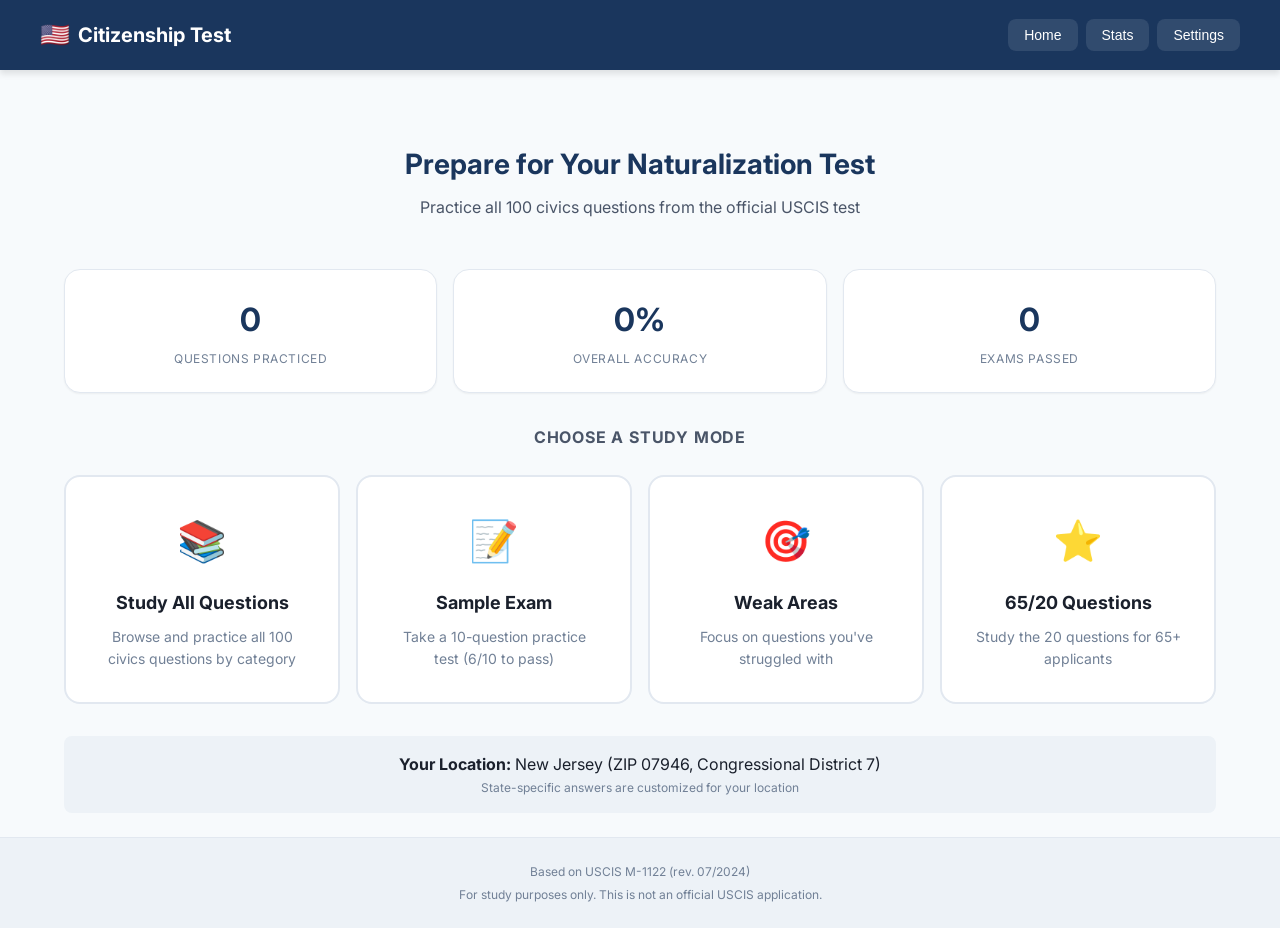
==== citizenship-test/index.html @ 27c2c5eb "Add US Citizenship Naturalization Test practice app Web-based study application for the USCIS civics" ====
<!DOCTYPE html>
<html lang="en">
<head>
  <meta charset="UTF-8">
  <meta name="viewport" content="width=device-width, initial-scale=1.0">
  <title>US Citizenship Test Practice</title>
  <link rel="stylesheet" href="css/styles.css">
  <link rel="preconnect" href="https://fonts.googleapis.com">
  <link rel="preconnect" href="https://fonts.gstatic.com" crossorigin>
  <link href="https://fonts.googleapis.com/css2?family=Inter:wght@400;500;600;700&display=swap" rel="stylesheet">
</head>
<body>
  <div id="app">
    <!-- Header -->
    <header class="header">
      <div class="header-content">
        <h1 class="logo" onclick="App.showScreen('home')">
          <span class="flag-icon">🇺🇸</span>
          <span>Citizenship Test</span>
        </h1>
        <nav class="nav">
          <button class="nav-btn" onclick="App.showScreen('home')" data-screen="home">Home</button>
          <button class="nav-btn" onclick="App.showScreen('stats')" data-screen="stats">Stats</button>
          <button class="nav-btn" onclick="App.showScreen('settings')" data-screen="settings">Settings</button>
        </nav>
      </div>
    </header>

    <!-- Main Content -->
    <main class="main-content">

      <!-- Home Screen -->
      <section id="screen-home" class="screen active">
        <div class="hero">
          <h2>Prepare for Your Naturalization Test</h2>
          <p>Practice all 100 civics questions from the official USCIS test</p>
        </div>

        <div class="quick-stats">
          <div class="stat-card">
            <span class="stat-value" id="home-total-practiced">0</span>
            <span class="stat-label">Questions Practiced</span>
          </div>
          <div class="stat-card">
            <span class="stat-value" id="home-accuracy">0%</span>
            <span class="stat-label">Overall Accuracy</span>
          </div>
          <div class="stat-card">
            <span class="stat-value" id="home-exams-passed">0</span>
            <span class="stat-label">Exams Passed</span>
          </div>
        </div>

        <div class="mode-selection">
          <h3>Choose a Study Mode</h3>
          <div class="mode-cards">
            <div class="mode-card" onclick="App.startStudyMode()">
              <div class="mode-icon">📚</div>
              <h4>Study All Questions</h4>
              <p>Browse and practice all 100 civics questions by category</p>
            </div>
            <div class="mode-card" onclick="App.startExamMode()">
              <div class="mode-icon">📝</div>
              <h4>Sample Exam</h4>
              <p>Take a 10-question practice test (6/10 to pass)</p>
            </div>
            <div class="mode-card" onclick="App.startWeakAreasMode()">
              <div class="mode-icon">🎯</div>
              <h4>Weak Areas</h4>
              <p>Focus on questions you've struggled with</p>
            </div>
            <div class="mode-card" onclick="App.startStudyMode('65_20')">
              <div class="mode-icon">⭐</div>
              <h4>65/20 Questions</h4>
              <p>Study the 20 questions for 65+ applicants</p>
            </div>
          </div>
        </div>

        <div class="location-info">
          <p><strong>Your Location:</strong> New Jersey (ZIP 07946, Congressional District 7)</p>
          <p class="small">State-specific answers are customized for your location</p>
        </div>
      </section>

      <!-- Study Mode Screen -->
      <section id="screen-study" class="screen">
        <div class="study-header">
          <button class="back-btn" onclick="App.showScreen('home')">← Back</button>
          <h2>Study Mode</h2>
          <div class="study-controls">
            <select id="category-filter" onchange="App.filterQuestions()">
              <option value="all">All Categories</option>
              <option value="American Government">American Government</option>
              <option value="American History">American History</option>
              <option value="Integrated Civics">Integrated Civics</option>
            </select>
            <select id="status-filter" onchange="App.filterQuestions()">
              <option value="all">All Questions</option>
              <option value="not-practiced">Not Yet Practiced</option>
              <option value="weak">Weak Areas (&lt;70%)</option>
              <option value="strong">Strong (&gt;70%)</option>
            </select>
          </div>
        </div>

        <div class="answer-mode-toggle">
          <span>Answer Mode:</span>
          <button class="toggle-btn active" data-mode="multiple" onclick="App.setAnswerMode('multiple')">Multiple Choice</button>
          <button class="toggle-btn" data-mode="typed" onclick="App.setAnswerMode('typed')">Typed Answer</button>
        </div>

        <div class="questions-list" id="questions-list">
          <!-- Questions will be populated here -->
        </div>

        <div class="question-practice" id="question-practice" style="display: none;">
          <div class="question-card">
            <div class="question-meta">
              <span class="question-number">Question <span id="practice-q-num">1</span> of 100</span>
              <span class="question-category" id="practice-q-category">Category</span>
            </div>
            <h3 class="question-text" id="practice-q-text">Question text here</h3>

            <div id="multiple-choice-container" class="answer-container">
              <div class="choices" id="choices-container">
                <!-- Choices will be populated here -->
              </div>
            </div>

            <div id="typed-answer-container" class="answer-container" style="display: none;">
              <input type="text" id="typed-answer-input" class="typed-answer-input" placeholder="Type your answer...">
              <button class="submit-btn" onclick="App.checkTypedAnswer()">Check Answer</button>
            </div>

            <div id="answer-feedback" class="feedback" style="display: none;">
              <div class="feedback-icon"></div>
              <div class="feedback-text"></div>
              <div class="correct-answers" id="correct-answers"></div>
            </div>

            <div class="question-nav">
              <button class="nav-prev" onclick="App.previousQuestion()">← Previous</button>
              <button class="show-answer-btn" onclick="App.showAnswer()">Show Answer</button>
              <button class="nav-next" onclick="App.nextQuestion()">Next →</button>
            </div>
          </div>
        </div>
      </section>

      <!-- Exam Mode Screen -->
      <section id="screen-exam" class="screen">
        <div class="exam-header">
          <button class="back-btn" onclick="App.confirmExitExam()">← Exit Exam</button>
          <h2>Sample Exam</h2>
          <div class="exam-progress">
            <span>Question <span id="exam-current">1</span> of 10</span>
            <div class="progress-bar">
              <div class="progress-fill" id="exam-progress-fill"></div>
            </div>
          </div>
        </div>

        <div class="exam-question" id="exam-question-container">
          <div class="question-card exam-card">
            <h3 class="question-text" id="exam-q-text">Question text here</h3>

            <div id="exam-multiple-choice" class="answer-container">
              <div class="choices" id="exam-choices-container">
                <!-- Choices will be populated here -->
              </div>
            </div>

            <div id="exam-typed-answer" class="answer-container" style="display: none;">
              <input type="text" id="exam-typed-input" class="typed-answer-input" placeholder="Type your answer...">
              <button class="submit-btn" onclick="App.submitExamAnswer()">Submit Answer</button>
            </div>

            <div id="exam-feedback" class="feedback" style="display: none;">
              <div class="feedback-icon"></div>
              <div class="feedback-text"></div>
            </div>
          </div>
        </div>
      </section>

      <!-- Exam Results Screen -->
      <section id="screen-exam-results" class="screen">
        <div class="results-container">
          <div class="results-header" id="results-header">
            <div class="result-icon">✓</div>
            <h2>Congratulations!</h2>
            <p class="result-subtitle">You passed the practice exam</p>
          </div>

          <div class="score-display">
            <div class="score-circle">
              <span class="score-value" id="exam-score">8</span>
              <span class="score-total">/10</span>
            </div>
            <p class="score-label">Questions Correct</p>
          </div>

          <div class="missed-questions" id="missed-questions-container">
            <h3>Questions to Review</h3>
            <div class="missed-list" id="missed-questions-list">
              <!-- Missed questions will be populated here -->
            </div>
          </div>

          <div class="results-actions">
            <button class="btn-primary" onclick="App.startExamMode()">Take Another Exam</button>
            <button class="btn-secondary" onclick="App.reviewMissedQuestions()">Review Missed Questions</button>
            <button class="btn-secondary" onclick="App.showScreen('home')">Back to Home</button>
          </div>
        </div>
      </section>

      <!-- Weak Areas Screen -->
      <section id="screen-weak" class="screen">
        <div class="weak-header">
          <button class="back-btn" onclick="App.showScreen('home')">← Back</button>
          <h2>Weak Areas Practice</h2>
        </div>

        <div class="weak-intro" id="weak-intro">
          <p>These are questions you've struggled with or haven't practiced recently.</p>
          <div class="weak-stats">
            <span id="weak-count">0</span> questions to practice
          </div>
          <button class="btn-primary" onclick="App.startWeakAreasPractice()">Start Practice</button>
        </div>

        <div class="weak-practice" id="weak-practice" style="display: none;">
          <div class="question-card">
            <div class="question-meta">
              <span class="question-number">Question <span id="weak-q-num">1</span></span>
              <span class="weak-reason" id="weak-reason">Low accuracy</span>
            </div>
            <h3 class="question-text" id="weak-q-text">Question text here</h3>

            <div id="weak-multiple-choice" class="answer-container">
              <div class="choices" id="weak-choices-container">
                <!-- Choices will be populated here -->
              </div>
            </div>

            <div id="weak-typed-answer" class="answer-container" style="display: none;">
              <input type="text" id="weak-typed-input" class="typed-answer-input" placeholder="Type your answer...">
              <button class="submit-btn" onclick="App.checkWeakAnswer()">Check Answer</button>
            </div>

            <div id="weak-feedback" class="feedback" style="display: none;">
              <div class="feedback-icon"></div>
              <div class="feedback-text"></div>
              <div class="correct-answers" id="weak-correct-answers"></div>
            </div>

            <div class="question-nav">
              <button class="nav-next" onclick="App.nextWeakQuestion()">Next Question →</button>
            </div>
          </div>
        </div>

        <div class="weak-complete" id="weak-complete" style="display: none;">
          <div class="complete-icon">🎉</div>
          <h3>Great Job!</h3>
          <p>You've practiced all your weak areas.</p>
          <button class="btn-primary" onclick="App.showScreen('home')">Back to Home</button>
        </div>
      </section>

      <!-- Statistics Screen -->
      <section id="screen-stats" class="screen">
        <div class="stats-header">
          <button class="back-btn" onclick="App.showScreen('home')">← Back</button>
          <h2>Your Statistics</h2>
        </div>

        <div class="stats-overview">
          <div class="stat-card large">
            <span class="stat-value" id="stats-total-asked">0</span>
            <span class="stat-label">Total Questions Answered</span>
          </div>
          <div class="stat-card large">
            <span class="stat-value" id="stats-total-correct">0</span>
            <span class="stat-label">Correct Answers</span>
          </div>
          <div class="stat-card large">
            <span class="stat-value" id="stats-accuracy">0%</span>
            <span class="stat-label">Overall Accuracy</span>
          </div>
        </div>

        <div class="category-stats">
          <h3>Performance by Category</h3>
          <div class="category-bars" id="category-bars">
            <!-- Category bars will be populated here -->
          </div>
        </div>

        <div class="exam-history">
          <h3>Exam History</h3>
          <div class="exam-history-list" id="exam-history-list">
            <!-- Exam history will be populated here -->
          </div>
        </div>

        <div class="most-missed">
          <h3>Most Missed Questions</h3>
          <div class="missed-list" id="most-missed-list">
            <!-- Most missed questions will be populated here -->
          </div>
        </div>
      </section>

      <!-- Settings Screen -->
      <section id="screen-settings" class="screen">
        <div class="settings-header">
          <button class="back-btn" onclick="App.showScreen('home')">← Back</button>
          <h2>Settings</h2>
        </div>

        <div class="settings-section">
          <h3>Answer Mode</h3>
          <div class="setting-option">
            <label>
              <input type="radio" name="answer-mode" value="multiple" checked onchange="App.updateSetting('answerMode', 'multiple')">
              Multiple Choice
            </label>
            <label>
              <input type="radio" name="answer-mode" value="typed" onchange="App.updateSetting('answerMode', 'typed')">
              Typed Answer
            </label>
            <label>
              <input type="radio" name="answer-mode" value="both" onchange="App.updateSetting('answerMode', 'both')">
              Both (Alternate)
            </label>
          </div>
        </div>

        <div class="settings-section">
          <h3>Weak Area Threshold</h3>
          <div class="setting-option">
            <label for="weak-threshold">Questions below this accuracy are considered weak:</label>
            <select id="weak-threshold" onchange="App.updateSetting('weakThreshold', this.value)">
              <option value="50">50%</option>
              <option value="60">60%</option>
              <option value="70" selected>70%</option>
              <option value="80">80%</option>
            </select>
          </div>
        </div>

        <div class="settings-section">
          <h3>Appearance</h3>
          <div class="setting-option">
            <label>
              <input type="checkbox" id="dark-mode-toggle" onchange="App.toggleDarkMode()">
              Dark Mode
            </label>
          </div>
        </div>

        <div class="settings-section">
          <h3>Google Sheets Integration</h3>
          <div class="setting-option">
            <label for="sheets-url">Apps Script Deployment URL:</label>
            <input type="text" id="sheets-url" class="text-input" placeholder="https://script.google.com/macros/s/..." onchange="App.updateSetting('sheetsUrl', this.value)">
            <button class="btn-small" onclick="App.testSheetsConnection()">Test Connection</button>
            <span class="connection-status" id="sheets-status"></span>
          </div>
        </div>

        <div class="settings-section danger">
          <h3>Data Management</h3>
          <div class="setting-option">
            <button class="btn-danger" onclick="App.confirmResetStats()">Reset All Statistics</button>
            <p class="setting-note">This will clear all your progress and statistics.</p>
          </div>
        </div>
      </section>

    </main>

    <!-- Footer -->
    <footer class="footer">
      <p>Based on USCIS M-1122 (rev. 07/2024)</p>
      <p class="small">For study purposes only. This is not an official USCIS application.</p>
    </footer>

    <!-- Loading Overlay -->
    <div id="loading-overlay" class="loading-overlay" style="display: none;">
      <div class="spinner"></div>
      <p>Loading...</p>
    </div>

    <!-- Confirmation Modal -->
    <div id="confirm-modal" class="modal" style="display: none;">
      <div class="modal-content">
        <h3 id="modal-title">Confirm</h3>
        <p id="modal-message">Are you sure?</p>
        <div class="modal-actions">
          <button class="btn-secondary" onclick="App.closeModal()">Cancel</button>
          <button class="btn-primary" id="modal-confirm-btn">Confirm</button>
        </div>
      </div>
    </div>
  </div>

  <!-- Scripts -->
  <script src="js/questions.js"></script>
  <script src="js/sheets-api.js"></script>
  <script src="js/ui.js"></script>
  <script src="js/app.js"></script>
</body>
</html>
---- citizenship-test/css/styles.css ----
/* US Citizenship Test App - Styles */
/* Mobile-first, accessible design with subtle patriotic colors */

:root {
  /* Primary Colors - Subtle Patriotic */
  --primary-blue: #1a365d;
  --primary-red: #9b2c2c;
  --primary-white: #ffffff;

  /* UI Colors */
  --bg-primary: #f7fafc;
  --bg-secondary: #edf2f7;
  --bg-card: #ffffff;
  --text-primary: #1a202c;
  --text-secondary: #4a5568;
  --text-muted: #718096;
  --border-color: #e2e8f0;

  /* Feedback Colors */
  --success: #38a169;
  --success-bg: #c6f6d5;
  --error: #e53e3e;
  --error-bg: #fed7d7;
  --warning: #d69e2e;
  --warning-bg: #fefcbf;

  /* Spacing */
  --spacing-xs: 0.25rem;
  --spacing-sm: 0.5rem;
  --spacing-md: 1rem;
  --spacing-lg: 1.5rem;
  --spacing-xl: 2rem;
  --spacing-2xl: 3rem;

  /* Border Radius */
  --radius-sm: 0.25rem;
  --radius-md: 0.5rem;
  --radius-lg: 1rem;
  --radius-full: 9999px;

  /* Shadows */
  --shadow-sm: 0 1px 2px rgba(0, 0, 0, 0.05);
  --shadow-md: 0 4px 6px rgba(0, 0, 0, 0.1);
  --shadow-lg: 0 10px 15px rgba(0, 0, 0, 0.1);

  /* Transitions */
  --transition-fast: 150ms ease;
  --transition-normal: 250ms ease;
}

/* Dark Mode */
[data-theme="dark"] {
  --bg-primary: #1a202c;
  --bg-secondary: #2d3748;
  --bg-card: #2d3748;
  --text-primary: #f7fafc;
  --text-secondary: #e2e8f0;
  --text-muted: #a0aec0;
  --border-color: #4a5568;
  --primary-blue: #63b3ed;
  --primary-red: #fc8181;
  --success-bg: #276749;
  --error-bg: #9b2c2c;
  --warning-bg: #744210;
}

/* Reset */
*, *::before, *::after {
  box-sizing: border-box;
  margin: 0;
  padding: 0;
}

html {
  font-size: 16px;
  scroll-behavior: smooth;
}

body {
  font-family: 'Inter', -apple-system, BlinkMacSystemFont, 'Segoe UI', Roboto, sans-serif;
  background-color: var(--bg-primary);
  color: var(--text-primary);
  line-height: 1.6;
  min-height: 100vh;
}

/* App Container */
#app {
  display: flex;
  flex-direction: column;
  min-height: 100vh;
}

/* Header */
.header {
  background: var(--primary-blue);
  color: var(--primary-white);
  padding: var(--spacing-md);
  position: sticky;
  top: 0;
  z-index: 100;
  box-shadow: var(--shadow-md);
}

.header-content {
  max-width: 1200px;
  margin: 0 auto;
  display: flex;
  justify-content: space-between;
  align-items: center;
  flex-wrap: wrap;
  gap: var(--spacing-sm);
}

.logo {
  display: flex;
  align-items: center;
  gap: var(--spacing-sm);
  font-size: 1.25rem;
  font-weight: 700;
  cursor: pointer;
  transition: opacity var(--transition-fast);
}

.logo:hover {
  opacity: 0.9;
}

.flag-icon {
  font-size: 1.5rem;
}

.nav {
  display: flex;
  gap: var(--spacing-sm);
}

.nav-btn {
  background: rgba(255, 255, 255, 0.1);
  border: none;
  color: var(--primary-white);
  padding: var(--spacing-sm) var(--spacing-md);
  border-radius: var(--radius-md);
  cursor: pointer;
  font-size: 0.875rem;
  font-weight: 500;
  transition: background var(--transition-fast);
}

.nav-btn:hover {
  background: rgba(255, 255, 255, 0.2);
}

.nav-btn.active {
  background: rgba(255, 255, 255, 0.25);
}

/* Main Content */
.main-content {
  flex: 1;
  max-width: 1200px;
  margin: 0 auto;
  padding: var(--spacing-lg);
  width: 100%;
}

/* Screens */
.screen {
  display: none;
  animation: fadeIn 0.3s ease;
}

.screen.active {
  display: block;
}

@keyframes fadeIn {
  from { opacity: 0; transform: translateY(10px); }
  to { opacity: 1; transform: translateY(0); }
}

/* Home Screen */
.hero {
  text-align: center;
  padding: var(--spacing-2xl) var(--spacing-md);
}

.hero h2 {
  font-size: 1.75rem;
  color: var(--primary-blue);
  margin-bottom: var(--spacing-sm);
}

.hero p {
  color: var(--text-secondary);
  font-size: 1rem;
}

/* Quick Stats */
.quick-stats {
  display: grid;
  grid-template-columns: repeat(auto-fit, minmax(120px, 1fr));
  gap: var(--spacing-md);
  margin-bottom: var(--spacing-xl);
}

.stat-card {
  background: var(--bg-card);
  padding: var(--spacing-lg);
  border-radius: var(--radius-lg);
  text-align: center;
  box-shadow: var(--shadow-sm);
  border: 1px solid var(--border-color);
}

.stat-card.large {
  padding: var(--spacing-xl);
}

.stat-value {
  display: block;
  font-size: 2rem;
  font-weight: 700;
  color: var(--primary-blue);
}

.stat-label {
  display: block;
  font-size: 0.75rem;
  color: var(--text-muted);
  text-transform: uppercase;
  letter-spacing: 0.05em;
  margin-top: var(--spacing-xs);
}

/* Mode Selection */
.mode-selection {
  margin-bottom: var(--spacing-xl);
}

.mode-selection h3 {
  text-align: center;
  margin-bottom: var(--spacing-lg);
  color: var(--text-secondary);
  font-size: 1rem;
  text-transform: uppercase;
  letter-spacing: 0.05em;
}

.mode-cards {
  display: grid;
  grid-template-columns: repeat(auto-fit, minmax(240px, 1fr));
  gap: var(--spacing-md);
}

.mode-card {
  background: var(--bg-card);
  padding: var(--spacing-xl);
  border-radius: var(--radius-lg);
  cursor: pointer;
  transition: all var(--transition-normal);
  border: 2px solid var(--border-color);
  text-align: center;
}

.mode-card:hover {
  border-color: var(--primary-blue);
  transform: translateY(-2px);
  box-shadow: var(--shadow-md);
}

.mode-icon {
  font-size: 2.5rem;
  margin-bottom: var(--spacing-md);
}

.mode-card h4 {
  font-size: 1.125rem;
  color: var(--text-primary);
  margin-bottom: var(--spacing-sm);
}

.mode-card p {
  font-size: 0.875rem;
  color: var(--text-muted);
}

/* Location Info */
.location-info {
  background: var(--bg-secondary);
  padding: var(--spacing-md);
  border-radius: var(--radius-md);
  text-align: center;
}

.location-info .small {
  font-size: 0.75rem;
  color: var(--text-muted);
}

/* Study Mode */
.study-header, .exam-header, .weak-header, .stats-header, .settings-header {
  margin-bottom: var(--spacing-lg);
}

.study-header {
  display: flex;
  flex-direction: column;
  gap: var(--spacing-md);
}

.study-controls {
  display: flex;
  gap: var(--spacing-sm);
  flex-wrap: wrap;
}

.study-controls select {
  flex: 1;
  min-width: 150px;
  padding: var(--spacing-sm) var(--spacing-md);
  border: 1px solid var(--border-color);
  border-radius: var(--radius-md);
  background: var(--bg-card);
  color: var(--text-primary);
  font-size: 0.875rem;
}

.back-btn {
  background: none;
  border: none;
  color: var(--primary-blue);
  cursor: pointer;
  font-size: 0.875rem;
  padding: var(--spacing-sm);
  margin-left: -0.5rem;
}

.back-btn:hover {
  text-decoration: underline;
}

/* Answer Mode Toggle */
.answer-mode-toggle {
  display: flex;
  align-items: center;
  gap: var(--spacing-sm);
  margin-bottom: var(--spacing-lg);
  flex-wrap: wrap;
}

.answer-mode-toggle span {
  color: var(--text-secondary);
  font-size: 0.875rem;
}

.toggle-btn {
  padding: var(--spacing-sm) var(--spacing-md);
  border: 1px solid var(--border-color);
  background: var(--bg-card);
  color: var(--text-secondary);
  cursor: pointer;
  font-size: 0.875rem;
  transition: all var(--transition-fast);
}

.toggle-btn:first-of-type {
  border-radius: var(--radius-md) 0 0 var(--radius-md);
}

.toggle-btn:last-of-type {
  border-radius: 0 var(--radius-md) var(--radius-md) 0;
  border-left: none;
}

.toggle-btn.active {
  background: var(--primary-blue);
  color: var(--primary-white);
  border-color: var(--primary-blue);
}

/* Questions List */
.questions-list {
  display: grid;
  gap: var(--spacing-sm);
}

.question-item {
  background: var(--bg-card);
  padding: var(--spacing-md);
  border-radius: var(--radius-md);
  border: 1px solid var(--border-color);
  cursor: pointer;
  transition: all var(--transition-fast);
  display: flex;
  justify-content: space-between;
  align-items: center;
  gap: var(--spacing-md);
}

.question-item:hover {
  border-color: var(--primary-blue);
  background: var(--bg-secondary);
}

.question-item-number {
  font-weight: 600;
  color: var(--primary-blue);
  min-width: 2rem;
}

.question-item-text {
  flex: 1;
  font-size: 0.875rem;
}

.question-item-status {
  display: flex;
  align-items: center;
  gap: var(--spacing-sm);
}

.accuracy-badge {
  font-size: 0.75rem;
  padding: var(--spacing-xs) var(--spacing-sm);
  border-radius: var(--radius-full);
  font-weight: 500;
}

.accuracy-badge.strong {
  background: var(--success-bg);
  color: var(--success);
}

.accuracy-badge.weak {
  background: var(--error-bg);
  color: var(--error);
}

.accuracy-badge.moderate {
  background: var(--warning-bg);
  color: var(--warning);
}

.accuracy-badge.new {
  background: var(--bg-secondary);
  color: var(--text-muted);
}

/* Question Card */
.question-card {
  background: var(--bg-card);
  padding: var(--spacing-xl);
  border-radius: var(--radius-lg);
  box-shadow: var(--shadow-md);
  border: 1px solid var(--border-color);
}

.question-card.exam-card {
  max-width: 600px;
  margin: 0 auto;
}

.question-meta {
  display: flex;
  justify-content: space-between;
  align-items: center;
  margin-bottom: var(--spacing-md);
  flex-wrap: wrap;
  gap: var(--spacing-sm);
}

.question-number {
  font-size: 0.75rem;
  color: var(--text-muted);
  text-transform: uppercase;
  letter-spacing: 0.05em;
}

.question-category {
  font-size: 0.75rem;
  padding: var(--spacing-xs) var(--spacing-sm);
  background: var(--bg-secondary);
  border-radius: var(--radius-full);
  color: var(--text-secondary);
}

.question-text {
  font-size: 1.25rem;
  color: var(--text-primary);
  margin-bottom: var(--spacing-lg);
  line-height: 1.5;
}

/* Answer Containers */
.answer-container {
  margin-bottom: var(--spacing-lg);
}

.choices {
  display: grid;
  gap: var(--spacing-sm);
}

.choice-btn {
  width: 100%;
  padding: var(--spacing-md);
  text-align: left;
  background: var(--bg-secondary);
  border: 2px solid var(--border-color);
  border-radius: var(--radius-md);
  cursor: pointer;
  font-size: 1rem;
  transition: all var(--transition-fast);
  color: var(--text-primary);
}

.choice-btn:hover:not(:disabled) {
  border-color: var(--primary-blue);
  background: var(--bg-card);
}

.choice-btn.selected {
  border-color: var(--primary-blue);
  background: rgba(26, 54, 93, 0.1);
}

.choice-btn.correct {
  border-color: var(--success);
  background: var(--success-bg);
}

.choice-btn.incorrect {
  border-color: var(--error);
  background: var(--error-bg);
}

.choice-btn:disabled {
  cursor: default;
}

/* Typed Answer */
.typed-answer-input {
  width: 100%;
  padding: var(--spacing-md);
  font-size: 1rem;
  border: 2px solid var(--border-color);
  border-radius: var(--radius-md);
  background: var(--bg-card);
  color: var(--text-primary);
  transition: border-color var(--transition-fast);
}

.typed-answer-input:focus {
  outline: none;
  border-color: var(--primary-blue);
}

.typed-answer-input::placeholder {
  color: var(--text-muted);
}

/* Feedback */
.feedback {
  padding: var(--spacing-md);
  border-radius: var(--radius-md);
  margin-bottom: var(--spacing-lg);
}

.feedback.correct {
  background: var(--success-bg);
  border: 1px solid var(--success);
}

.feedback.incorrect {
  background: var(--error-bg);
  border: 1px solid var(--error);
}

.feedback-icon {
  font-size: 1.5rem;
  margin-bottom: var(--spacing-sm);
}

.feedback-text {
  font-weight: 600;
  margin-bottom: var(--spacing-sm);
}

.correct-answers {
  font-size: 0.875rem;
  color: var(--text-secondary);
}

.correct-answers strong {
  display: block;
  margin-bottom: var(--spacing-xs);
}

/* Question Navigation */
.question-nav {
  display: flex;
  justify-content: space-between;
  align-items: center;
  gap: var(--spacing-sm);
  flex-wrap: wrap;
}

.nav-prev, .nav-next {
  padding: var(--spacing-sm) var(--spacing-md);
  background: none;
  border: 1px solid var(--border-color);
  border-radius: var(--radius-md);
  color: var(--text-secondary);
  cursor: pointer;
  font-size: 0.875rem;
  transition: all var(--transition-fast);
}

.nav-prev:hover, .nav-next:hover {
  border-color: var(--primary-blue);
  color: var(--primary-blue);
}

.show-answer-btn {
  padding: var(--spacing-sm) var(--spacing-md);
  background: var(--bg-secondary);
  border: none;
  border-radius: var(--radius-md);
  color: var(--text-secondary);
  cursor: pointer;
  font-size: 0.875rem;
}

/* Exam Mode */
.exam-progress {
  text-align: center;
  margin-top: var(--spacing-md);
}

.exam-progress span {
  font-size: 0.875rem;
  color: var(--text-secondary);
}

.progress-bar {
  height: 8px;
  background: var(--bg-secondary);
  border-radius: var(--radius-full);
  overflow: hidden;
  margin-top: var(--spacing-sm);
}

.progress-fill {
  height: 100%;
  background: var(--primary-blue);
  border-radius: var(--radius-full);
  transition: width var(--transition-normal);
}

/* Exam Results */
.results-container {
  max-width: 500px;
  margin: 0 auto;
  text-align: center;
}

.results-header {
  margin-bottom: var(--spacing-xl);
}

.results-header.passed .result-icon {
  color: var(--success);
}

.results-header.failed .result-icon {
  color: var(--error);
}

.result-icon {
  font-size: 4rem;
  margin-bottom: var(--spacing-md);
}

.result-subtitle {
  color: var(--text-secondary);
}

.score-display {
  margin-bottom: var(--spacing-xl);
}

.score-circle {
  display: inline-flex;
  align-items: baseline;
  justify-content: center;
  width: 120px;
  height: 120px;
  border-radius: 50%;
  background: var(--bg-secondary);
  margin-bottom: var(--spacing-sm);
}

.score-value {
  font-size: 3rem;
  font-weight: 700;
  color: var(--primary-blue);
}

.score-total {
  font-size: 1.5rem;
  color: var(--text-muted);
}

.score-label {
  color: var(--text-secondary);
  font-size: 0.875rem;
}

.missed-questions {
  text-align: left;
  margin-bottom: var(--spacing-xl);
}

.missed-questions h3 {
  margin-bottom: var(--spacing-md);
}

.missed-list {
  display: grid;
  gap: var(--spacing-sm);
}

.missed-item {
  background: var(--bg-card);
  padding: var(--spacing-md);
  border-radius: var(--radius-md);
  border: 1px solid var(--border-color);
  font-size: 0.875rem;
}

.missed-item-number {
  font-weight: 600;
  color: var(--primary-blue);
}

.results-actions {
  display: flex;
  flex-direction: column;
  gap: var(--spacing-sm);
}

/* Buttons */
.btn-primary, .btn-secondary, .btn-danger, .submit-btn {
  padding: var(--spacing-md) var(--spacing-lg);
  border: none;
  border-radius: var(--radius-md);
  font-size: 1rem;
  font-weight: 500;
  cursor: pointer;
  transition: all var(--transition-fast);
}

.btn-primary, .submit-btn {
  background: var(--primary-blue);
  color: var(--primary-white);
}

.btn-primary:hover, .submit-btn:hover {
  opacity: 0.9;
}

.btn-secondary {
  background: var(--bg-secondary);
  color: var(--text-primary);
  border: 1px solid var(--border-color);
}

.btn-secondary:hover {
  background: var(--bg-card);
}

.btn-danger {
  background: var(--error);
  color: var(--primary-white);
}

.btn-danger:hover {
  opacity: 0.9;
}

.btn-small {
  padding: var(--spacing-sm) var(--spacing-md);
  font-size: 0.875rem;
  background: var(--primary-blue);
  color: var(--primary-white);
  border: none;
  border-radius: var(--radius-md);
  cursor: pointer;
}

/* Weak Areas */
.weak-intro {
  text-align: center;
  padding: var(--spacing-2xl);
}

.weak-stats {
  font-size: 1.5rem;
  font-weight: 700;
  color: var(--primary-blue);
  margin: var(--spacing-lg) 0;
}

.weak-reason {
  font-size: 0.75rem;
  padding: var(--spacing-xs) var(--spacing-sm);
  background: var(--warning-bg);
  color: var(--warning);
  border-radius: var(--radius-full);
}

.weak-complete {
  text-align: center;
  padding: var(--spacing-2xl);
}

.complete-icon {
  font-size: 4rem;
  margin-bottom: var(--spacing-md);
}

/* Statistics */
.stats-overview {
  display: grid;
  grid-template-columns: repeat(auto-fit, minmax(150px, 1fr));
  gap: var(--spacing-md);
  margin-bottom: var(--spacing-xl);
}

.category-stats, .exam-history, .most-missed {
  margin-bottom: var(--spacing-xl);
}

.category-stats h3, .exam-history h3, .most-missed h3 {
  margin-bottom: var(--spacing-md);
}

.category-bars {
  display: grid;
  gap: var(--spacing-md);
}

.category-bar {
  display: flex;
  flex-direction: column;
  gap: var(--spacing-xs);
}

.category-label {
  font-size: 0.875rem;
  color: var(--text-secondary);
  display: flex;
  justify-content: space-between;
}

.bar-container {
  height: 24px;
  background: var(--bg-secondary);
  border-radius: var(--radius-md);
  overflow: hidden;
}

.bar-fill {
  height: 100%;
  background: var(--primary-blue);
  border-radius: var(--radius-md);
  transition: width var(--transition-normal);
}

.exam-history-list {
  display: grid;
  gap: var(--spacing-sm);
}

.exam-history-item {
  background: var(--bg-card);
  padding: var(--spacing-md);
  border-radius: var(--radius-md);
  border: 1px solid var(--border-color);
  display: flex;
  justify-content: space-between;
  align-items: center;
}

.exam-history-date {
  font-size: 0.875rem;
  color: var(--text-secondary);
}

.exam-history-score {
  font-weight: 600;
}

.exam-history-score.passed {
  color: var(--success);
}

.exam-history-score.failed {
  color: var(--error);
}

/* Settings */
.settings-section {
  background: var(--bg-card);
  padding: var(--spacing-lg);
  border-radius: var(--radius-lg);
  border: 1px solid var(--border-color);
  margin-bottom: var(--spacing-md);
}

.settings-section.danger {
  border-color: var(--error);
}

.settings-section h3 {
  margin-bottom: var(--spacing-md);
  font-size: 1rem;
}

.setting-option {
  display: flex;
  flex-direction: column;
  gap: var(--spacing-sm);
}

.setting-option label {
  display: flex;
  align-items: center;
  gap: var(--spacing-sm);
  cursor: pointer;
}

.setting-option input[type="text"] {
  padding: var(--spacing-sm) var(--spacing-md);
  border: 1px solid var(--border-color);
  border-radius: var(--radius-md);
  font-size: 0.875rem;
  width: 100%;
  max-width: 400px;
  background: var(--bg-primary);
  color: var(--text-primary);
}

.setting-option select {
  padding: var(--spacing-sm) var(--spacing-md);
  border: 1px solid var(--border-color);
  border-radius: var(--radius-md);
  background: var(--bg-primary);
  color: var(--text-primary);
  width: fit-content;
}

.setting-note {
  font-size: 0.75rem;
  color: var(--text-muted);
  margin-top: var(--spacing-sm);
}

.connection-status {
  font-size: 0.875rem;
  margin-top: var(--spacing-sm);
}

.connection-status.success {
  color: var(--success);
}

.connection-status.error {
  color: var(--error);
}

/* Footer */
.footer {
  background: var(--bg-secondary);
  padding: var(--spacing-lg);
  text-align: center;
  border-top: 1px solid var(--border-color);
  margin-top: auto;
}

.footer p {
  font-size: 0.75rem;
  color: var(--text-muted);
}

.footer .small {
  margin-top: var(--spacing-xs);
}

/* Loading Overlay */
.loading-overlay {
  position: fixed;
  top: 0;
  left: 0;
  right: 0;
  bottom: 0;
  background: rgba(0, 0, 0, 0.5);
  display: flex;
  flex-direction: column;
  justify-content: center;
  align-items: center;
  z-index: 1000;
}

.spinner {
  width: 48px;
  height: 48px;
  border: 4px solid var(--primary-white);
  border-top-color: var(--primary-blue);
  border-radius: 50%;
  animation: spin 1s linear infinite;
}

@keyframes spin {
  to { transform: rotate(360deg); }
}

.loading-overlay p {
  color: var(--primary-white);
  margin-top: var(--spacing-md);
}

/* Modal */
.modal {
  position: fixed;
  top: 0;
  left: 0;
  right: 0;
  bottom: 0;
  background: rgba(0, 0, 0, 0.5);
  display: flex;
  justify-content: center;
  align-items: center;
  z-index: 1000;
  padding: var(--spacing-md);
}

.modal-content {
  background: var(--bg-card);
  padding: var(--spacing-xl);
  border-radius: var(--radius-lg);
  max-width: 400px;
  width: 100%;
  text-align: center;
}

.modal-content h3 {
  margin-bottom: var(--spacing-md);
}

.modal-content p {
  margin-bottom: var(--spacing-lg);
  color: var(--text-secondary);
}

.modal-actions {
  display: flex;
  gap: var(--spacing-sm);
  justify-content: center;
}

/* Responsive */
@media (max-width: 768px) {
  .header-content {
    justify-content: center;
  }

  .logo span:last-child {
    display: none;
  }

  .hero h2 {
    font-size: 1.5rem;
  }

  .question-text {
    font-size: 1.125rem;
  }

  .question-nav {
    flex-direction: column;
  }

  .question-nav button {
    width: 100%;
  }
}

@media (max-width: 480px) {
  .main-content {
    padding: var(--spacing-md);
  }

  .stat-card {
    padding: var(--spacing-md);
  }

  .stat-value {
    font-size: 1.5rem;
  }

  .mode-card {
    padding: var(--spacing-lg);
  }

  .mode-icon {
    font-size: 2rem;
  }
}

/* Accessibility */
@media (prefers-reduced-motion: reduce) {
  *, *::before, *::after {
    animation-duration: 0.01ms !important;
    animation-iteration-count: 1 !important;
    transition-duration: 0.01ms !important;
  }
}

/* Focus states */
button:focus-visible,
input:focus-visible,
select:focus-visible {
  outline: 2px solid var(--primary-blue);
  outline-offset: 2px;
}

/* Print styles */
@media print {
  .header, .footer, .nav, button {
    display: none !important;
  }

  .screen {
    display: block !important;
  }
}
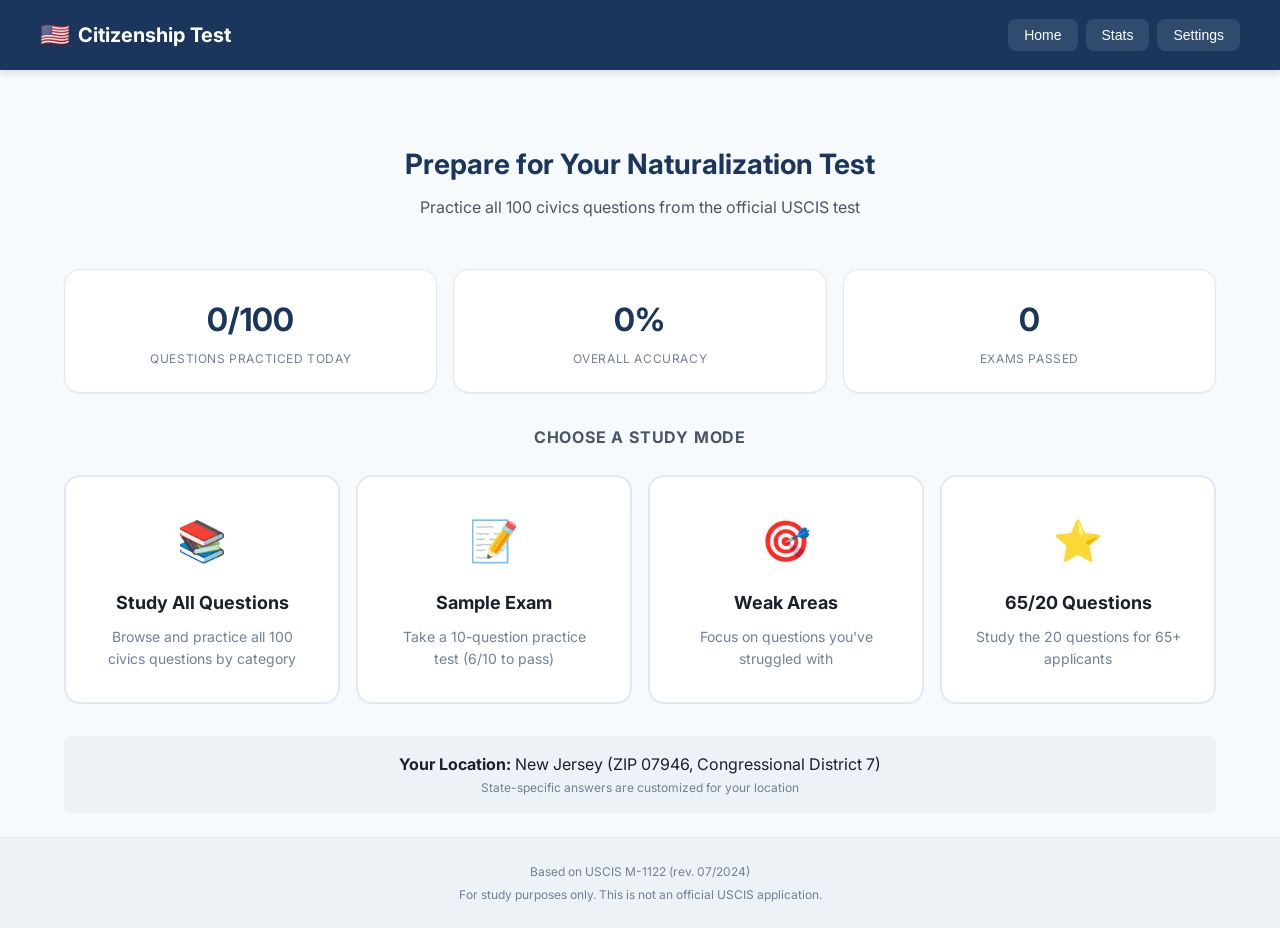
==== commit 1202de36: "Improve exam balance, stats display, weak areas, and answer validation - Ensure sample exam has 2+ q" ====
--- a/citizenship-test/index.html
+++ b/citizenship-test/index.html
@@ -38,8 +38,8 @@
 
         <div class="quick-stats">
           <div class="stat-card">
-            <span class="stat-value" id="home-total-practiced">0</span>
-            <span class="stat-label">Questions Practiced</span>
+            <span class="stat-value" id="home-total-practiced">0/100</span>
+            <span class="stat-label">Questions Practiced Today</span>
           </div>
           <div class="stat-card">
             <span class="stat-value" id="home-accuracy">0%</span>
@@ -104,10 +104,11 @@
           </div>
         </div>
 
-        <div class="answer-mode-toggle">
-          <span>Answer Mode:</span>
-          <button class="toggle-btn active" data-mode="multiple" onclick="App.setAnswerMode('multiple')">Multiple Choice</button>
-          <button class="toggle-btn" data-mode="typed" onclick="App.setAnswerMode('typed')">Typed Answer</button>
+        <div class="study-options">
+          <div class="study-actions">
+            <button class="btn-secondary" onclick="App.shuffleStudyQuestions()">Shuffle</button>
+            <button class="btn-primary" onclick="App.startOneAtATime()">Study One at a Time</button>
+          </div>
         </div>
 
         <div class="questions-list" id="questions-list">
@@ -129,7 +130,7 @@
             </div>
 
             <div id="typed-answer-container" class="answer-container" style="display: none;">
-              <input type="text" id="typed-answer-input" class="typed-answer-input" placeholder="Type your answer...">
+              <input type="text" id="typed-answer-input" class="typed-answer-input" placeholder="Type your answer..." spellcheck="true">
               <button class="submit-btn" onclick="App.checkTypedAnswer()">Check Answer</button>
             </div>
 
@@ -141,6 +142,7 @@
 
             <div class="question-nav">
               <button class="nav-prev" onclick="App.previousQuestion()">← Previous</button>
+              <button class="btn-secondary shuffle-inline-btn" onclick="App.shuffleAndContinue()">Shuffle</button>
               <button class="show-answer-btn" onclick="App.showAnswer()">Show Answer</button>
               <button class="nav-next" onclick="App.nextQuestion()">Next →</button>
             </div>
@@ -172,13 +174,15 @@
             </div>
 
             <div id="exam-typed-answer" class="answer-container" style="display: none;">
-              <input type="text" id="exam-typed-input" class="typed-answer-input" placeholder="Type your answer...">
+              <input type="text" id="exam-typed-input" class="typed-answer-input" placeholder="Type your answer..." spellcheck="true">
               <button class="submit-btn" onclick="App.submitExamAnswer()">Submit Answer</button>
             </div>
 
             <div id="exam-feedback" class="feedback" style="display: none;">
               <div class="feedback-icon"></div>
               <div class="feedback-text"></div>
+              <div class="correct-answers" id="exam-correct-answers"></div>
+              <button class="btn-primary next-question-btn" onclick="App.nextExamQuestion()">Next Question</button>
             </div>
           </div>
         </div>
@@ -210,7 +214,7 @@
 
           <div class="results-actions">
             <button class="btn-primary" onclick="App.startExamMode()">Take Another Exam</button>
-            <button class="btn-secondary" onclick="App.reviewMissedQuestions()">Review Missed Questions</button>
+            <button id="review-missed-btn" class="btn-secondary" onclick="App.reviewMissedQuestions()">Review Missed Questions</button>
             <button class="btn-secondary" onclick="App.showScreen('home')">Back to Home</button>
           </div>
         </div>
@@ -246,7 +250,7 @@
             </div>
 
             <div id="weak-typed-answer" class="answer-container" style="display: none;">
-              <input type="text" id="weak-typed-input" class="typed-answer-input" placeholder="Type your answer...">
+              <input type="text" id="weak-typed-input" class="typed-answer-input" placeholder="Type your answer..." spellcheck="true">
               <button class="submit-btn" onclick="App.checkWeakAnswer()">Check Answer</button>
             </div>
 
@@ -319,24 +323,6 @@
         <div class="settings-header">
           <button class="back-btn" onclick="App.showScreen('home')">← Back</button>
           <h2>Settings</h2>
-        </div>
-
-        <div class="settings-section">
-          <h3>Answer Mode</h3>
-          <div class="setting-option">
-            <label>
-              <input type="radio" name="answer-mode" value="multiple" checked onchange="App.updateSetting('answerMode', 'multiple')">
-              Multiple Choice
-            </label>
-            <label>
-              <input type="radio" name="answer-mode" value="typed" onchange="App.updateSetting('answerMode', 'typed')">
-              Typed Answer
-            </label>
-            <label>
-              <input type="radio" name="answer-mode" value="both" onchange="App.updateSetting('answerMode', 'both')">
-              Both (Alternate)
-            </label>
-          </div>
         </div>
 
         <div class="settings-section">
--- a/citizenship-test/css/styles.css
+++ b/citizenship-test/css/styles.css
@@ -341,11 +341,24 @@
 }
 
 /* Answer Mode Toggle */
+.study-options {
+  display: flex;
+  justify-content: space-between;
+  align-items: center;
+  gap: var(--spacing-md);
+  margin-bottom: var(--spacing-lg);
+  flex-wrap: wrap;
+}
+
+.study-actions {
+  display: flex;
+  gap: var(--spacing-sm);
+}
+
 .answer-mode-toggle {
   display: flex;
   align-items: center;
   gap: var(--spacing-sm);
-  margin-bottom: var(--spacing-lg);
   flex-wrap: wrap;
 }
 
@@ -549,6 +562,7 @@
   background: var(--bg-card);
   color: var(--text-primary);
   transition: border-color var(--transition-fast);
+  margin-bottom: var(--spacing-md);
 }
 
 .typed-answer-input:focus {
@@ -597,6 +611,11 @@
   margin-bottom: var(--spacing-xs);
 }
 
+.next-question-btn {
+  margin-top: var(--spacing-lg);
+  width: 100%;
+}
+
 /* Question Navigation */
 .question-nav {
   display: flex;
@@ -604,6 +623,11 @@
   align-items: center;
   gap: var(--spacing-sm);
   flex-wrap: wrap;
+}
+
+.shuffle-inline-btn {
+  padding: var(--spacing-sm) var(--spacing-md);
+  font-size: 0.875rem;
 }
 
 .nav-prev, .nav-next {
@@ -688,16 +712,13 @@
 
 .score-display {
   margin-bottom: var(--spacing-xl);
+  text-align: center;
 }
 
 .score-circle {
   display: inline-flex;
   align-items: baseline;
   justify-content: center;
-  width: 120px;
-  height: 120px;
-  border-radius: 50%;
-  background: var(--bg-secondary);
   margin-bottom: var(--spacing-sm);
 }
 
